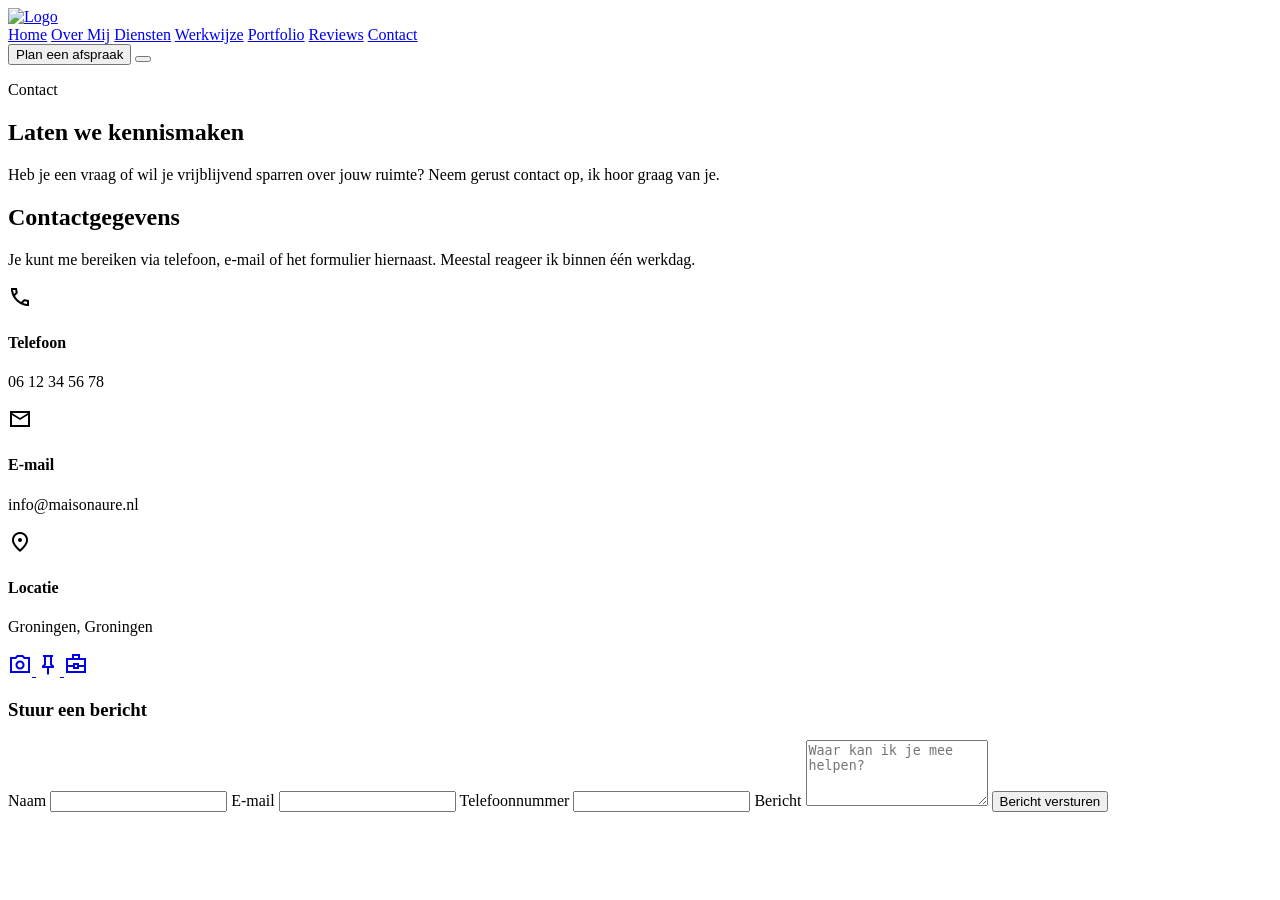
==== contact.html @ 8c080c61 "Add contact.html with structure and forms This file contains the complete HTML structure for the con" ====
<!doctype html>
<html lang="en">
  <head>
    <meta charset="UTF-8" />
    <meta name="viewport" content="width=device-width, initial-scale=1.0" />
    <title>Contact - Maison Auré</title>
    <link rel="stylesheet" href="styles.css" />
    <link
      rel="stylesheet"
      href="https://fonts.googleapis.com/css2?family=Material+Symbols+Sharp:opsz,wght,FILL,GRAD@24,400,0,0"
    />
  </head>
  <body>
    <header>
      <div class="container-header">
        <div class="logo">
          <a href="/">
            <img src="images/logo.png" alt="Logo" />
          </a>
        </div>
        <nav class="normal">
          <a href="/">Home</a>
          <a href="over-mij.html">Over Mij</a>
          <a href="diensten.html">Diensten</a>
          <a href="werkwijze.html">Werkwijze</a>
          <a href="portfolio.html">Portfolio</a>
          <a href="reviews.html">Reviews</a>
          <a href="contact.html" active>Contact</a>
        </nav>

        <button
          commandfor="appointmentDialog"
          command="show-modal"
          class="header-btn"
          id="openAppointment"
        >
          Plan een afspraak
        </button>

        <button class="menu-toggle">
          <span></span>
          <span></span>
          <span></span>
        </button>
      </div>
    </header>

    <main>
      <dialog id="appointmentDialog">
        <div class="dialog-header">
          <h2>Plan een kennismaking</h2>
          <button
            commandfor="appointmentDialog"
            command="close"
            id="closeAppointment"
          >
            <span class="material-symbols-sharp"> close </span>
          </button>
        </div>

        <form
          action="https://formsubmit.co/boxemivenruben@gmail.com"
          method="post"
          class="appointment-form"
        >
          <label>
            Naam
            <input type="text" name="name" required />
          </label>
          <label>
            E-mail
            <input type="email" name="email" required />
          </label>
          <label>
            Telefoonnummer
            <input type="tel" name="phone" required />
          </label>
          <label>
            Waarmee kan ik helpen?
            <select name="service">
              <option>Interieuradvies</option>
              <option>Compleet interieurplan</option>
              <option>Kleuradvies</option>
              <option>Styling</option>
            </select>
          </label>
          <label>
            Vertel iets over uw ruimte
            <textarea
              name="description"
              placeholder="Bijvoorbeeld: woonkamer, slaapkamer, nieuw huis..."
              rows="2"
            ></textarea>
          </label>
          <label>
            Wat zijn uw wensen?
            <textarea
              name="wishes"
              placeholder="Wat wil u veranderen?"
              rows="2"
            ></textarea>
          </label>
          <label>
            Heb je inspiratie?
            <input
              type="url"
              name="inspiration"
              placeholder="Pinterest, Instagram link..."
            />
          </label>
          <label>
            Budgetindicatie
            <select name="budget">
              <option>€500 - €1000</option>
              <option>€1000 - €2500</option>
              <option>€2500 - €5000</option>
              <option>€5000+</option>
            </select>
          </label>
          <label>
            Gewenste periode
            <input
              type="text"
              name="date"
              placeholder="Bijvoorbeeld september 2026"
            />
          </label>
          <button class="submit-btn">Aanvraag versturen</button>
        </form>
      </dialog>

      <section class="page-header">
        <p class="section-label">Contact</p>
        <h1>Laten we <span>kennismaken</span></h1>
        <p>
          Heb je een vraag of wil je vrijblijvend sparren over jouw ruimte? Neem
          gerust contact op, ik hoor graag van je.
        </p>
      </section>

      <section class="contact-section">
        <div class="container">
          <div class="contact-info">
            <h2>Contactgegevens</h2>
            <p>
              Je kunt me bereiken via telefoon, e-mail of het formulier
              hiernaast. Meestal reageer ik binnen één werkdag.
            </p>

            <div class="contact-details">
              <div class="contact-item">
                <span class="material-symbols-sharp">call</span>
                <div>
                  <h4>Telefoon</h4>
                  <p>06 12 34 56 78</p>
                </div>
              </div>
              <div class="contact-item">
                <span class="material-symbols-sharp">mail</span>
                <div>
                  <h4>E-mail</h4>
                  <p>info@maisonaure.nl</p>
                </div>
              </div>
              <div class="contact-item">
                <span class="material-symbols-sharp">location_on</span>
                <div>
                  <h4>Locatie</h4>
                  <p>Groningen, Groningen</p>
                </div>
              </div>
            </div>

            <div class="contact-social">
              <a href="#" aria-label="Instagram">
                <span class="material-symbols-sharp">photo_camera</span>
              </a>
              <a href="#" aria-label="Pinterest">
                <span class="material-symbols-sharp">push_pin</span>
              </a>
              <a href="#" aria-label="LinkedIn">
                <span class="material-symbols-sharp">business_center</span>
              </a>
            </div>
          </div>

          <div class="contact-form-wrapper">
            <h3>Stuur een bericht</h3>
            <form
              action="https://formsubmit.co/boxemivenruben@gmail.com"
              method="post"
              class="appointment-form"
            >
              <label>
                Naam
                <input type="text" name="name" required />
              </label>
              <label>
                E-mail
                <input type="email" name="email" required />
              </label>
              <label>
                Telefoonnummer
                <input type="tel" name="phone" />
              </label>
              <label>
                Bericht
                <textarea
                  name="message"
                  placeholder="Waar kan ik je mee helpen?"
                  rows="4"
                  required
                ></textarea>
              </label>
              <button class="submit-btn">Bericht versturen</button>
            </form>
          </div>
        </div>
      </section>
    </main>
    <script src="script.js"></script>
  </body>
</html>
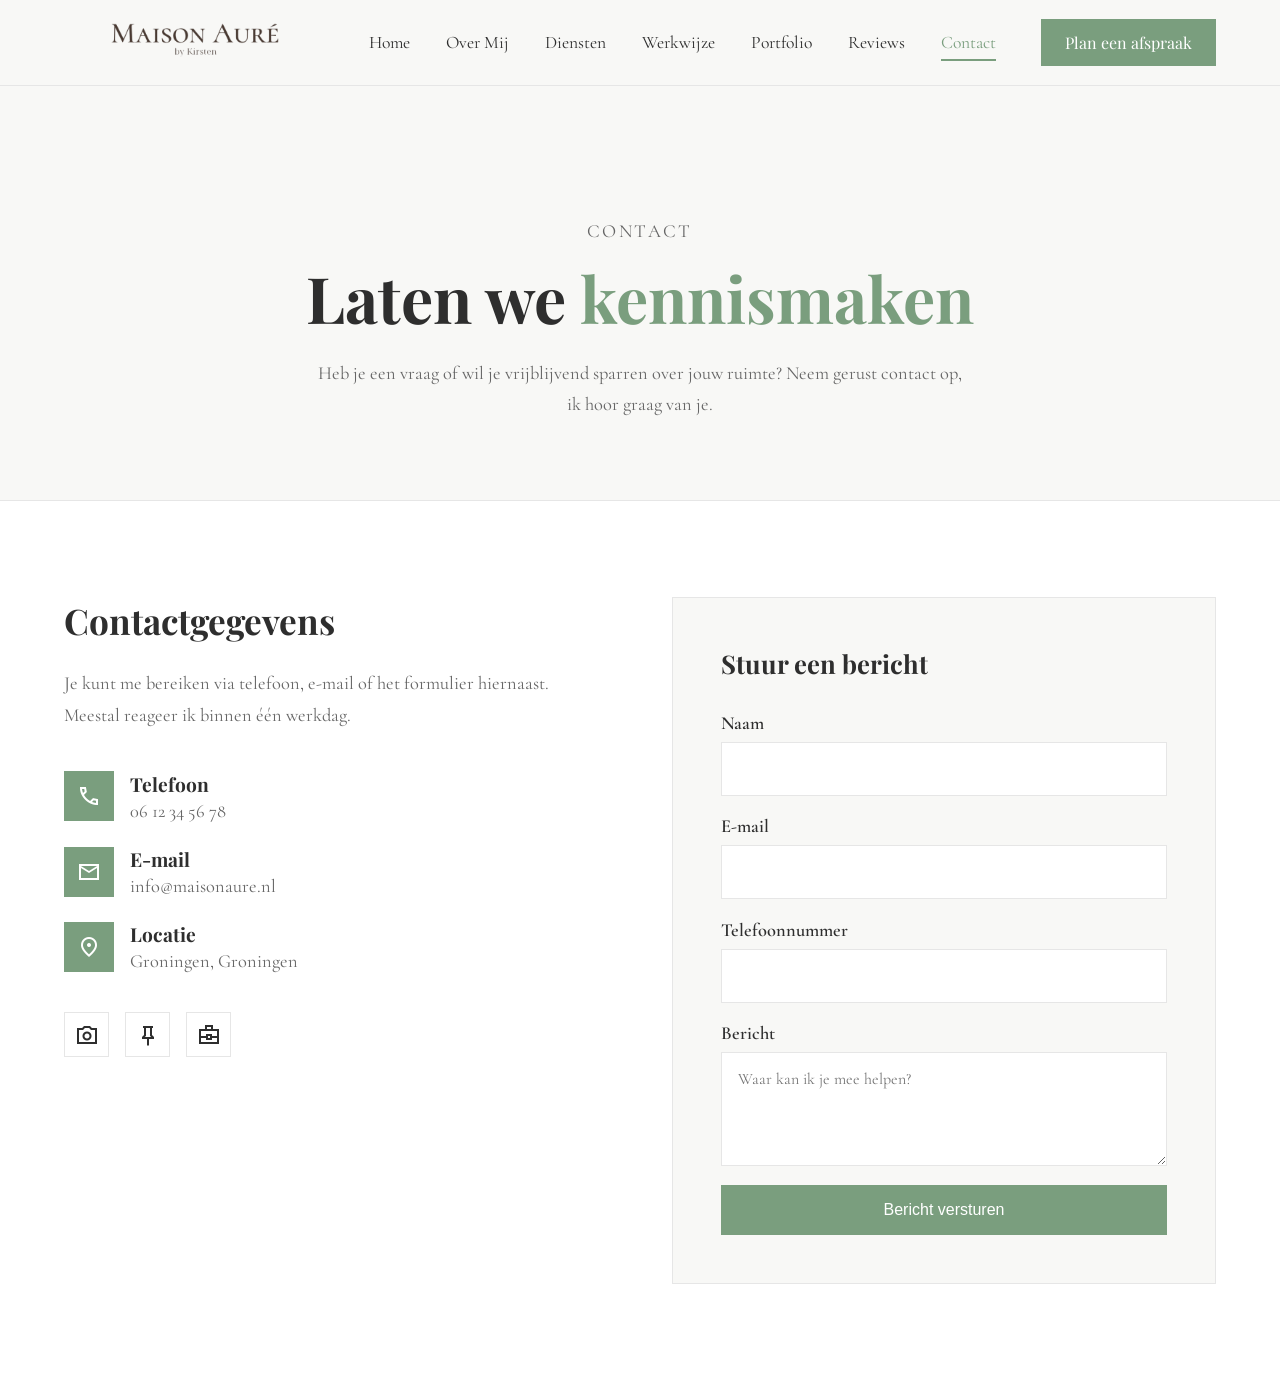
==== commit 77c546dc: "Update contact.html" ====
--- a/contact.html
+++ b/contact.html
@@ -14,12 +14,12 @@
     <header>
       <div class="container-header">
         <div class="logo">
-          <a href="/">
+          <a href="/maison-aure/">
             <img src="images/logo.png" alt="Logo" />
           </a>
         </div>
         <nav class="normal">
-          <a href="/">Home</a>
+          <a href="/maison-aure/">Home</a>
           <a href="over-mij.html">Over Mij</a>
           <a href="diensten.html">Diensten</a>
           <a href="werkwijze.html">Werkwijze</a>
--- a/styles.css
+++ b/styles.css
@@ -0,0 +1,963 @@
+@import url("https://fonts.googleapis.com/css2?family=Cormorant+Garamond:ital,wght@0,300..700;1,300..700&family=Playfair+Display:ital,wght@0,400..900;1,400..900&display=swap");
+@import url(https://fonts.googleapis.com/css2?family=Inter:wght@400;500;600;700&display=swap);
+
+:root {
+  --primary-color: #e4e3e1;
+  --background: #ffffff;
+  --surface: #f8f8f6;
+  --text: #2e2e2e;
+  --accent: #7a9e7e;
+  --accent-hover: #688a6b;
+  --border: #e6e6e6;
+  --shadow: 0 15px 40px rgba(0, 0, 0, 0.08);
+  --font-heading: "Playfair Display", serif;
+  --font-body: "Cormorant Garamond", serif;
+}
+
+* {
+  margin: 0;
+  padding: 0;
+  box-sizing: border-box;
+}
+
+html {
+  scroll-behavior: smooth;
+}
+
+body {
+  background-color: var(--background);
+  color: var(--text);
+  font-family: var(--font-body);
+  font-size: 1.15rem;
+}
+
+h1,
+h2,
+h3 {
+  font-family: var(--font-heading);
+}
+
+button {
+  cursor: pointer;
+}
+
+header {
+  position: fixed;
+  top: 0;
+  left: 0;
+  width: 100%;
+  background: var(--surface);
+  z-index: 1000;
+  border-bottom: 1px solid var(--border);
+}
+
+header .container-header {
+  width: min(90%, 1400px);
+  height: 85px;
+  margin: auto;
+  display: flex;
+  align-items: center;
+  justify-content: space-between;
+}
+
+header .logo {
+  display: flex;
+  align-items: center;
+}
+
+header .logo img {
+  height: 300px;
+  width: auto;
+  object-fit: contain;
+}
+
+nav {
+  display: flex;
+  gap: 2.25rem;
+  align-items: center;
+}
+
+nav a {
+  position: relative;
+  text-decoration: none;
+  color: var(--text);
+  font-size: 1.1rem;
+  padding: 0.5rem 0;
+  transition: 0.3s ease;
+}
+
+nav a::after {
+  content: "";
+  position: absolute;
+  bottom: 0;
+  left: 0;
+  width: 0;
+  height: 2px;
+  background-color: var(--accent);
+  transition: 0.3s ease;
+}
+
+nav a:hover,
+nav a[active] {
+  color: var(--accent);
+}
+
+nav a:hover::after,
+nav a[active]::after {
+  width: 100%;
+}
+
+.menu-toggle {
+  display: none;
+  width: 45px;
+  height: 45px;
+  border: none;
+  background-color: transparent;
+  flex-direction: column;
+  justify-content: center;
+  gap: 6px;
+}
+
+.menu-toggle span {
+  width: 28px;
+  height: 2px;
+  background-color: var(--text);
+  transition: 0.3s ease;
+}
+
+.header-btn {
+  background-color: var(--accent);
+  color: white;
+  text-decoration: none;
+  padding: 0.8rem 1.5rem;
+  border: none;
+  /* border-radius: 50px; */
+  font-family: var(--font-heading);
+  font-size: 1rem;
+  transition: 0.3s ease;
+  white-space: nowrap;
+}
+
+.header-btn:hover {
+  background-color: var(--accent-hover);
+}
+
+main {
+  view-transition-name: page-content;
+}
+
+dialog {
+  width: min(90%, 600px);
+  margin: auto;
+  border: none;
+  /* border-radius: 24px; */
+  padding: 1rem 2rem;
+  background-color: white;
+  box-shadow: 0 25px 80px rgba(0, 0, 0, 0.2);
+}
+
+dialog::backdrop {
+  background-color: rgba(0, 0, 0, 0.35);
+  backdrop-filter: blur(5px);
+}
+
+.dialog-header {
+  display: flex;
+  justify-content: space-between;
+  align-items: center;
+  margin-bottom: 2rem;
+}
+
+.dialog-header button {
+  border: none;
+  background: none;
+  font-size: 2rem;
+}
+
+.appointment-form {
+  display: flex;
+  flex-direction: column;
+  gap: 1.2rem;
+}
+
+.appointment-form label {
+  display: flex;
+  flex-direction: column;
+  gap: 0.5rem;
+  font-weight: 600;
+}
+
+.appointment-form input,
+.appointment-form textarea,
+.appointment-form select {
+  padding: 1rem;
+  border: 1px solid var(--border);
+  /* border-radius: 12px; */
+  font-family: inherit;
+  font-size: 1rem;
+}
+
+textarea {
+  min-height: 54px;
+  resize: vertical;
+}
+
+.submit-btn {
+  background-color: var(--accent);
+  color: white;
+  border: none;
+  padding: 1rem;
+  /* border-radius: 50px; */
+  font-size: 1rem;
+  transition: 0.3s ease;
+}
+
+.submit-btn:hover {
+  background-color: var(--accent-hover);
+}
+
+.hero {
+  min-height: 100vh;
+  position: relative;
+  display: flex;
+  align-items: center;
+  justify-content: center;
+  text-align: center;
+  background-image: url(https://interior-design-assistant.replit.app/api/storage/objects/uploads/453a981e-2642-4372-a3e2-4021df2db3b0);
+  background-size: cover;
+  background-position: center;
+}
+
+.hero-overlay {
+  position: absolute;
+  inset: 0;
+  background-color: rgba(0, 0, 0, 0.45);
+}
+
+.hero-content {
+  position: relative;
+  z-index: 1;
+  max-width: 850px;
+  padding: 2rem;
+}
+
+.hero-subtitle {
+  text-transform: uppercase;
+  letter-spacing: 0.2rem;
+  color: var(--accent);
+  font-size: 1.2rem;
+  margin-bottom: 1.5rem;
+}
+
+.hero h1 {
+  font-size: clamp(3rem, 6vw, 5.5rem);
+  line-height: 1.05;
+  color: white;
+}
+
+.hero h1 span {
+  color: var(--accent);
+}
+
+.hero-text {
+  margin: 2rem auto;
+  max-width: 600px;
+  font-size: 1.3rem;
+  color: white;
+}
+
+.hero-buttons {
+  display: flex;
+  justify-content: center;
+  gap: 1rem;
+}
+
+.btn-primary,
+.btn-secondary {
+  padding: 1rem 2rem;
+  /* border-radius: 50px; */
+  text-decoration: none;
+  transition: 0.3s;
+  border: none;
+}
+
+.btn-primary {
+  background-color: var(--accent);
+  color: white;
+}
+
+.btn-primary:hover {
+  background-color: var(--accent-hover);
+  transform: translateY(-3px);
+}
+
+.btn-secondary {
+  background-color: rgba(255, 255, 255, 0.7);
+  color: #515e52;
+}
+
+.btn-secondary:hover {
+  background-color: #dfdcdc;
+  transform: translateY(-3px);
+}
+
+.intro {
+  padding: 8rem 0;
+}
+
+.intro .container {
+  width: min(90%, 1200px);
+  margin: auto;
+  display: grid;
+  grid-template-columns: 1fr 1fr;
+  gap: 4rem;
+  align-items: center;
+}
+
+.section-label {
+  color: var(--accent);
+  text-transform: uppercase;
+  letter-spacing: 0.15rem;
+}
+
+.intro h2 {
+  font-size: 3rem;
+  margin: 1rem 0;
+}
+
+.intro p {
+  line-height: 1.7;
+}
+
+.intro a {
+  text-decoration: none;
+  text-transform: none;
+  color: var(--accent);
+}
+
+.intro a span {
+  position: relative;
+  top: 0.4rem;
+}
+
+.intro-image img {
+  width: 100%;
+  border-radius: 30px;
+  object-fit: cover;
+  aspect-ratio: 1/1;
+  rotate: -5deg;
+  border: dashed 2px var(--accent);
+}
+
+.services {
+  padding: 8rem 0;
+  background-color: var(--surface);
+}
+
+.services .container {
+  width: min(90%, 1200px);
+  margin: 0 auto;
+}
+
+.services-header {
+  max-width: 700px;
+  margin-bottom: 4rem;
+}
+
+.services-header h2 {
+  font-size: clamp(2.5rem, 5vw, 4rem);
+  line-height: 1.1;
+  margin-top: 1rem;
+}
+
+.services-header p {
+  padding-top: 1rem;
+}
+
+.service-grid {
+  display: grid;
+  grid-template-columns: repeat(3, 1fr);
+  gap: 2rem;
+}
+
+.service-card {
+  position: relative;
+  background-color: var(--background);
+  padding: 3rem 2.5rem;
+  /* border-radius: 28px; */
+  border: 1px solid var(--border);
+  overflow: hidden;
+  transition:
+    transform 0.4s ease,
+    box-shadow 0.4s ease,
+    border-color 0.4s ease;
+}
+
+.service-card::before {
+  content: "";
+  position: absolute;
+  top: 0;
+  left: 0;
+  width: 100%;
+  height: 4px;
+  background-color: var(--accent);
+  transform: scaleX(0);
+  transform-origin: left;
+  transition: 0.4s ease;
+}
+
+.service-card:hover {
+  transform: translateY(-10px);
+  box-shadow: 0 20px 50px rgba(0, 0, 0, 0.08);
+  border-color: transparent;
+}
+
+.service-card:hover::before {
+  transform: scaleX(1);
+}
+
+.service-card h3 {
+  font-size: 1.8rem;
+  margin-bottom: 1rem;
+}
+
+.service-card p {
+  color: #666;
+  line-height: 1.7;
+  font-size: 1.1rem;
+}
+
+.service-card span {
+  display: block;
+  font-size: 3rem;
+  font-family: var(--font-heading);
+  color: var(--accent);
+  opacity: 0.5;
+  margin-bottom: 1rem;
+}
+
+.steps {
+  width: min(90%, 1200px);
+  margin: 0 auto;
+  padding: 8rem 0;
+  display: grid;
+  grid-template-columns: repeat(3, 1fr);
+  gap: 2rem;
+}
+
+.step {
+  position: relative;
+  padding: 2.5rem;
+  background-color: var(--surface);
+  /* border-radius: 25px; */
+  border: 1px solid var(--border);
+  transition: 0.4s ease;
+}
+
+.step:hover {
+  transform: translateY(-8px);
+  background-color: white;
+  box-shadow: 0 20px 50px rgba(0, 0, 0, 0.08);
+}
+
+.step span {
+  display: block;
+  font-family: var(--font-heading);
+  font-size: 4rem;
+  color: var(--accent);
+  opacity: 0.5;
+  line-height: 1;
+  margin-bottom: 1.5rem;
+}
+
+.step h3 {
+  font-size: 1.8rem;
+  margin-bottom: 1rem;
+}
+
+.step p {
+  color: #666;
+  line-height: 1.7;
+}
+
+#portfolio {
+  padding: 8rem 0;
+}
+
+.portfolio-grid {
+  width: min(90%, 1200px);
+  margin: auto;
+  display: grid;
+  grid-template-columns: repeat(auto-fit, minmax(350px, 1fr));
+  gap: 2.5rem;
+}
+
+.portfolio-grid article {
+  overflow: hidden;
+  background: white;
+  border-radius: 3px;
+  border: 1px solid var(--border);
+  transition: 0.4s ease;
+}
+
+.portfolio-grid article:hover {
+  transform: translateY(-10px);
+  box-shadow: 0 25px 60px rgba(0, 0, 0, 0.1);
+}
+
+.portfolio-grid img {
+  width: 100%;
+  aspect-ratio: 4 / 3;
+  object-fit: cover;
+  display: block;
+  transition: 0.5s ease;
+}
+
+.portfolio-grid article:hover img {
+  transform: scale(1.05);
+}
+
+.portfolio-grid article div {
+  padding: 2rem;
+}
+
+.portfolio-grid h3 {
+  font-size: 1.8rem;
+  margin-bottom: 0.75rem;
+}
+
+.portfolio-grid p {
+  color: #666;
+  line-height: 1.6;
+}
+
+.reviews {
+  padding: 8rem 0;
+  background-color: var(--surface);
+  text-align: center;
+}
+
+.reviews h2 {
+  font-size: clamp(2.5rem, 5vw, 4rem);
+  margin-bottom: 3rem;
+}
+
+.review-card {
+  width: min(90%, 700px);
+  margin: auto;
+  padding: 3rem;
+  background-color: white;
+  /* border-radius: 30px; */
+  border: 1px solid var(--border);
+}
+
+.review-card p {
+  font-family: var(--font-heading);
+  font-size: 1.8rem;
+  line-height: 1.5;
+  margin-bottom: 2rem;
+}
+
+.review-card strong {
+  color: var(--accent);
+}
+
+.cta {
+  width: min(90%, 1200px);
+  margin: 8rem auto;
+  padding: 5rem 3rem;
+  background-color: var(--accent);
+  /* border-radius: 40px; */
+  text-align: center;
+}
+
+.cta h2 {
+  color: white;
+  font-size: clamp(2rem, 4vw, 3.5rem);
+  max-width: 800px;
+  margin: 0 auto 2rem;
+}
+
+.cta .btn-primary {
+  display: inline-block;
+  background-color: white;
+  color: var(--accent);
+}
+
+.cta .btn-primary:hover {
+  background-color: var(--surface);
+}
+
+@media (max-width: 1024px) {
+  header .container {
+    width: 92%;
+  }
+
+  nav {
+    gap: 1.5rem;
+  }
+
+  nav a {
+    font-size: 1rem;
+  }
+}
+
+@media (max-width: 1000px) {
+  .service-grid {
+    grid-template-columns: repeat(2, 1fr);
+  }
+
+  .steps {
+    grid-template-columns: repeat(2, 1fr);
+  }
+}
+
+@media (max-width: 768px) {
+  header .container {
+    height: 75px;
+  }
+
+  .logo img {
+    height: 45px;
+  }
+
+  nav.normal {
+    position: fixed;
+    top: 75px;
+    left: 0;
+    width: 100%;
+    height: calc(100vh - 75px);
+    background-color: var(--background);
+    display: flex;
+    flex-direction: column;
+    justify-content: center;
+    align-items: center;
+    gap: 2rem;
+    transform: translateX(100%);
+    transition: 0.35s ease;
+  }
+
+  nav.normal.active {
+    transform: translateX(0);
+  }
+
+  nav a {
+    font-size: 1.4rem;
+  }
+
+  .menu-toggle {
+    display: flex;
+  }
+
+  .header-btn {
+    display: none;
+  }
+
+  .hero {
+    min-height: 90vh;
+  }
+
+  .hero h1 {
+    font-size: 3rem;
+  }
+
+  .hero-text {
+    font-size: 1.1rem;
+  }
+
+  .hero-buttons {
+    flex-direction: column;
+  }
+
+  .hero-buttons a {
+    width: 100%;
+  }
+}
+
+@media (max-width: 650px) {
+  .services {
+    padding: 5rem 0;
+  }
+
+  .service-grid {
+    grid-template-columns: 1fr;
+  }
+
+  .service-card {
+    padding: 2rem;
+  }
+}
+
+@media (max-width: 600px) {
+  .steps {
+    grid-template-columns: 1fr;
+    padding: 5rem 0;
+  }
+
+  #portfolio {
+    padding: 5rem 0;
+  }
+
+  .portfolio-grid {
+    grid-template-columns: 1fr;
+  }
+
+  .cta {
+    margin: 5rem auto;
+    padding: 3rem 1.5rem;
+  }
+}
+
+@media (max-width: 420px) {
+  header .container {
+    width: 88%;
+  }
+
+  .logo img {
+    height: 38px;
+  }
+
+  nav a {
+    font-size: 1.2rem;
+  }
+}
+
+/* @view-transition {
+  navigation: auto;
+} */
+
+/* New testing */
+/* Page header (banner bovenaan subpagina's) */
+.page-header {
+  padding: 12rem 0 5rem;
+  text-align: center;
+  background-color: var(--surface);
+  border-bottom: 1px solid var(--border);
+}
+
+.page-header .section-label {
+  display: block;
+  margin-bottom: 1rem;
+}
+
+.page-header h1 {
+  font-size: clamp(2.5rem, 5vw, 4.5rem);
+  line-height: 1.1;
+}
+
+.page-header h1 span {
+  color: var(--accent);
+}
+
+.page-header p {
+  max-width: 650px;
+  margin: 1.5rem auto 0;
+  color: #666;
+  line-height: 1.7;
+}
+
+/* Werkwijze - intro tekst boven de steps */
+.werkwijze-intro {
+  width: min(90%, 800px);
+  margin: 6rem auto 0;
+  text-align: center;
+}
+
+.werkwijze-intro p {
+  line-height: 1.7;
+  color: #666;
+}
+
+/* Reviews grid (meerdere reviews naast elkaar) */
+.reviews-grid {
+  width: min(90%, 1200px);
+  margin: auto;
+  display: grid;
+  grid-template-columns: repeat(3, 1fr);
+  gap: 2rem;
+}
+
+.reviews-grid .review-card {
+  width: auto;
+  margin: 0;
+  text-align: left;
+}
+
+.reviews-grid .review-card .stars {
+  color: var(--accent);
+  margin-bottom: 1rem;
+  display: flex;
+  gap: 0.2rem;
+}
+
+.reviews-grid .review-card p {
+  font-size: 1.3rem;
+}
+
+@media (max-width: 1000px) {
+  .reviews-grid {
+    grid-template-columns: repeat(2, 1fr);
+  }
+}
+
+@media (max-width: 650px) {
+  .reviews-grid {
+    grid-template-columns: 1fr;
+  }
+}
+
+/* Contact pagina */
+.contact-section {
+  padding: 6rem 0;
+}
+
+.contact-section .container {
+  width: min(90%, 1200px);
+  margin: auto;
+  display: grid;
+  grid-template-columns: 1fr 1fr;
+  gap: 4rem;
+  align-items: start;
+}
+
+.contact-info h2 {
+  font-size: 2.2rem;
+  margin-bottom: 1.5rem;
+}
+
+.contact-info > p {
+  line-height: 1.7;
+  margin-bottom: 2.5rem;
+  color: #666;
+}
+
+.contact-details {
+  display: flex;
+  flex-direction: column;
+  gap: 1.5rem;
+  margin-bottom: 2.5rem;
+}
+
+.contact-item {
+  display: flex;
+  align-items: center;
+  gap: 1rem;
+}
+
+.contact-item .material-symbols-sharp {
+  background-color: var(--accent);
+  color: white;
+  width: 50px;
+  height: 50px;
+  min-width: 50px;
+  display: flex;
+  align-items: center;
+  justify-content: center;
+}
+
+.contact-item h4 {
+  font-family: var(--font-heading);
+  font-size: 1.2rem;
+  margin-bottom: 0.2rem;
+}
+
+.contact-item p {
+  margin: 0;
+  color: #666;
+}
+
+.contact-social {
+  display: flex;
+  gap: 1rem;
+}
+
+.contact-social a {
+  width: 45px;
+  height: 45px;
+  border: 1px solid var(--border);
+  display: flex;
+  align-items: center;
+  justify-content: center;
+  color: var(--text);
+  text-decoration: none;
+  transition: 0.3s ease;
+}
+
+.contact-social a:hover {
+  background-color: var(--accent);
+  color: white;
+  border-color: var(--accent);
+}
+
+.contact-form-wrapper {
+  background-color: var(--surface);
+  padding: 3rem;
+  border: 1px solid var(--border);
+}
+
+.contact-form-wrapper h3 {
+  font-size: 1.6rem;
+  margin-bottom: 2rem;
+}
+
+@media (max-width: 900px) {
+  .contact-section .container {
+    grid-template-columns: 1fr;
+  }
+}
+
+/* Over mij - stats */
+.about-stats {
+  width: min(90%, 900px);
+  margin: 0 auto 8rem;
+  display: grid;
+  grid-template-columns: repeat(3, 1fr);
+  gap: 2rem;
+  text-align: center;
+}
+
+.about-stats .stat h3 {
+  font-size: 3rem;
+  color: var(--accent);
+}
+
+.about-stats .stat p {
+  color: #666;
+  text-transform: uppercase;
+  letter-spacing: 0.1rem;
+  font-size: 1rem;
+}
+
+.about-quote {
+  width: min(90%, 800px);
+  margin: 0 auto 8rem;
+  text-align: center;
+}
+
+.about-quote p {
+  font-family: var(--font-heading);
+  font-size: 2rem;
+  line-height: 1.4;
+  font-style: italic;
+}
+
+.about-quote strong {
+  display: block;
+  margin-top: 1.5rem;
+  color: var(--accent);
+  font-style: normal;
+  font-family: var(--font-body);
+  font-size: 1.2rem;
+}
+
+@media (max-width: 650px) {
+  .about-stats {
+    grid-template-columns: 1fr;
+    gap: 3rem;
+    margin-bottom: 5rem;
+  }
+
+  .about-quote p {
+    font-size: 1.5rem;
+  }
+}
